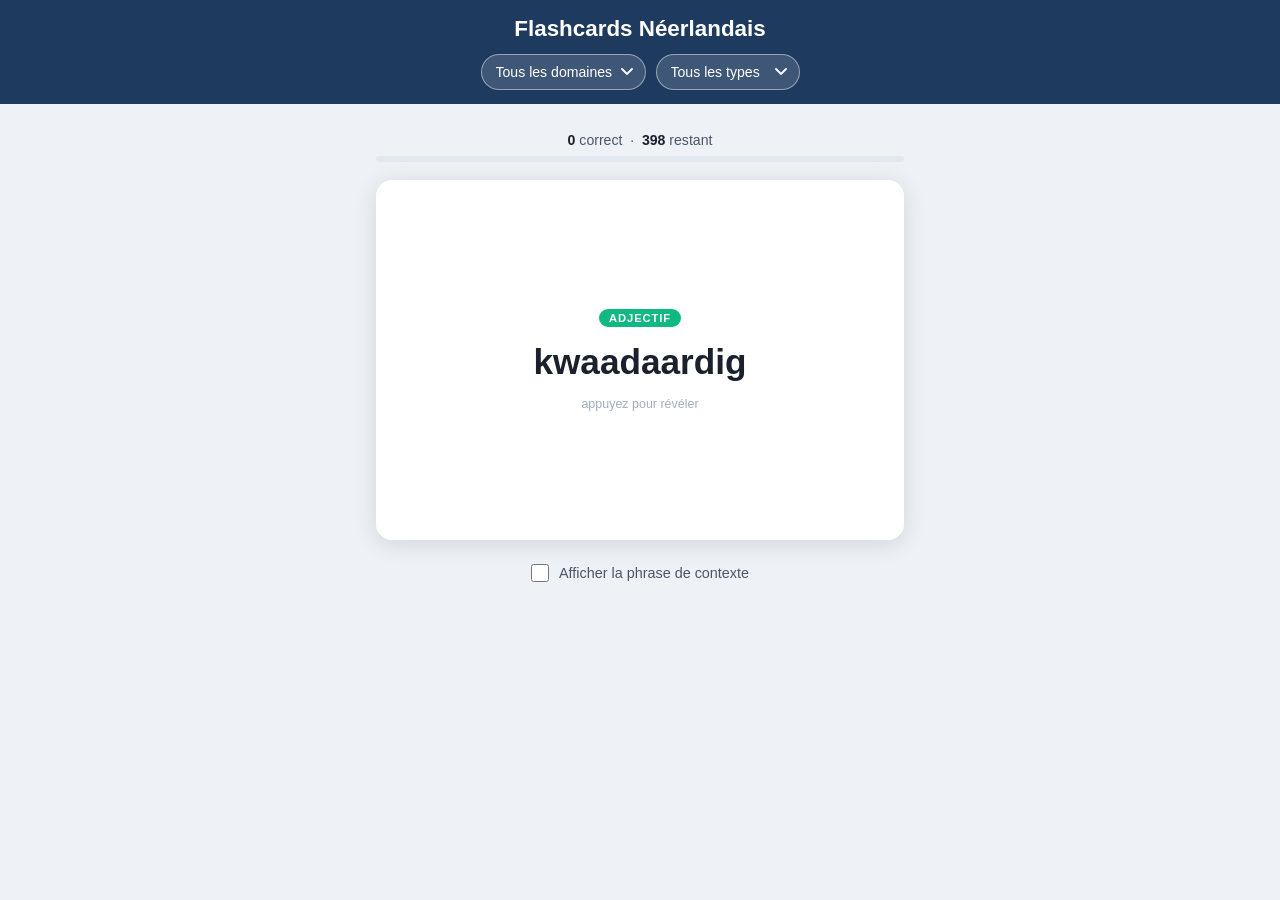
==== index.html @ f086cd02 "Add files via upload" ====
<!DOCTYPE html>
<html lang="fr">
<head>
  <meta charset="UTF-8">
  <meta name="viewport" content="width=device-width, initial-scale=1.0, viewport-fit=cover">
  <title>Flashcards Néerlandais</title>
  <link rel="stylesheet" href="style.css">
</head>
<body>
  <div id="app">
    <header>
      <h1>Flashcards Néerlandais</h1>
      <div class="selectors">
        <select id="deck-select" class="sel"></select>
        <select id="type-select" class="sel">
          <option value="all">Tous les types</option>
          <option value="verbe">Verbes</option>
          <option value="adjectif">Adjectifs</option>
          <option value="adverbe">Adverbes</option>
          <option value="mot">Mots communs</option>
        </select>
      </div>
    </header>

    <main>
      <div class="score-bar">
        <div class="score-text">
          <span id="score-correct">0</span> correct
          &nbsp;·&nbsp;
          <span id="score-remaining">0</span> restant
        </div>
        <div class="progress-track">
          <div id="progress-fill" class="progress-fill" style="width:0%"></div>
        </div>
      </div>

      <div class="card-area">
        <div id="card" class="card">
          <div class="card-inner">
            <div class="card-front">
              <span id="badge-front" class="badge"></span>
              <p id="word-nl" class="word"></p>
              <span id="sep-badge-front" class="sep-badge hidden">séparable</span>
              <p class="hint">appuyez pour révéler</p>
            </div>
            <div class="card-back">
              <span id="badge-back" class="badge"></span>
              <p id="word-nl-back" class="word-nl-small"></p>
              <span id="sep-badge-back" class="sep-badge hidden">séparable</span>
              <div class="separator"></div>
              <p id="word-fr" class="word-fr"></p>
              <div id="context-box" class="context-box hidden">
                <p id="context-nl" class="context-nl"></p>
                <p id="context-fr" class="context-fr"></p>
              </div>
            </div>
          </div>
        </div>

        <div id="completion" class="completion hidden">
          <p class="completion-icon">&#10003;</p>
          <p class="completion-title">Bravo !</p>
          <p class="completion-sub">Tous les mots sont appris.</p>
          <button id="restart-btn" class="restart-btn">Recommencer</button>
        </div>
      </div>

      <div class="controls">
        <label class="checkbox-label">
          <input type="checkbox" id="show-context">
          <span>Afficher la phrase de contexte</span>
        </label>
      </div>

      <div id="answer-btns" class="answer-btns hidden">
        <button id="incorrect-btn" class="btn-answer btn-incorrect">&#10007; Incorrect</button>
        <button id="correct-btn"   class="btn-answer btn-correct"  >&#10003; Correct</button>
      </div>
    </main>
  </div>

  <script src="app.js"></script>
</body>
</html>
---- style.css ----
*, *::before, *::after {
  box-sizing: border-box;
  margin: 0;
  padding: 0;
}

:root {
  --bg: #eef2f7;
  --card-bg: #ffffff;
  --header-bg: #1e3a5f;
  --text-dark: #1a202c;
  --text-mid: #4a5568;
  --text-light: #a0aec0;
  --accent: #2b6cb0;
  --accent-hover: #2c5282;
  --green: #48bb78;
  --green-hover: #38a169;
  --red: #f87171;
  --red-hover: #ef4444;
  --shadow: 0 4px 24px rgba(0, 0, 0, 0.12);
  --radius: 16px;

}

body {
  font-family: -apple-system, BlinkMacSystemFont, 'Segoe UI', Roboto, sans-serif;
  background: var(--bg);
  color: var(--text-dark);
  min-height: 100vh;
  min-height: 100dvh;
  -webkit-text-size-adjust: 100%;
}

/* ── Header ── */

header {
  background: var(--header-bg);
  color: #fff;
  padding: 16px 16px 14px;
  text-align: center;
  position: sticky;
  top: 0;
  z-index: 10;
}

header h1 {
  font-size: clamp(1rem, 4vw, 1.4rem);
  font-weight: 600;
  margin-bottom: 12px;
}

.selectors {
  display: flex;
  gap: 10px;
  justify-content: center;
  flex-wrap: wrap;
}

.sel {
  background: rgba(255, 255, 255, 0.15);
  color: #fff;
  border: 1.5px solid rgba(255, 255, 255, 0.45);
  border-radius: 20px;
  padding: 6px 14px;
  font-size: 0.88rem;
  min-height: 36px;
  cursor: pointer;
  -webkit-tap-highlight-color: transparent;
  -webkit-appearance: none;
  appearance: none;
  background-image: url("data:image/svg+xml,%3Csvg xmlns='http://www.w3.org/2000/svg' width='12' height='8' viewBox='0 0 12 8'%3E%3Cpath d='M1 1l5 5 5-5' stroke='white' stroke-width='1.8' fill='none' stroke-linecap='round'/%3E%3C/svg%3E");
  background-repeat: no-repeat;
  background-position: right 12px center;
  padding-right: 32px;
}

.sel option {
  background: #1e3a5f;
  color: #fff;
}

/* ── Main ── */

main {
  max-width: 560px;
  margin: 28px auto;
  padding: 0 16px;
  padding-bottom: max(20px, env(safe-area-inset-bottom));
  display: flex;
  flex-direction: column;
  align-items: center;
  gap: 18px;
}

/* ── Score bar ── */

.score-bar {
  width: 100%;
}

.score-text {
  font-size: 0.88rem;
  color: var(--text-mid);
  text-align: center;
  margin-bottom: 8px;
}

.score-text span {
  font-weight: 700;
  color: var(--text-dark);
}

.progress-track {
  width: 100%;
  height: 6px;
  background: #e2e8f0;
  border-radius: 3px;
  overflow: hidden;
}

.progress-fill {
  height: 100%;
  background: var(--green);
  border-radius: 3px;
  transition: width 0.4s ease;
}

/* ── Card area ── */

.card-area {
  width: 100%;
  height: 300px;
  height: 40dvh;
  perspective: 1200px;
  position: relative;
}

/* ── Card flip ── */

.card {
  width: 100%;
  height: 100%;
  position: relative;
  transform-style: preserve-3d;
  -webkit-transform-style: preserve-3d;
  transition: transform 0.55s cubic-bezier(0.4, 0.2, 0.2, 1);
  cursor: pointer;
  -webkit-tap-highlight-color: transparent;
  touch-action: manipulation;
}

.card.flipped {
  transform: rotateY(180deg);
}

.card-inner {
  width: 100%;
  height: 100%;
  transform-style: preserve-3d;
  -webkit-transform-style: preserve-3d;
}

.card-front,
.card-back {
  position: absolute;
  inset: 0;
  backface-visibility: hidden;
  -webkit-backface-visibility: hidden;
  border-radius: var(--radius);
  background: var(--card-bg);
  box-shadow: var(--shadow);
  display: flex;
  flex-direction: column;
  align-items: center;
  justify-content: center;
  padding: 24px 28px;
}

.card-back {
  transform: rotateY(180deg);
  justify-content: flex-start;
  padding-top: 20px;
}

/* ── Badge ── */

.badge {
  display: inline-block;
  font-size: 0.7rem;
  font-weight: 700;
  text-transform: uppercase;
  letter-spacing: 0.08em;
  color: #fff;
  padding: 3px 10px;
  border-radius: 12px;
  margin-bottom: 14px;
  flex-shrink: 0;
}

/* ── Card front ── */

.word {
  font-size: clamp(1.5rem, 6vw, 2.2rem);
  font-weight: 700;
  text-align: center;
  line-height: 1.2;
}

.hint {
  font-size: 0.78rem;
  color: var(--text-light);
  margin-top: 14px;
}

.sep-badge {
  font-size: 0.68rem;
  font-weight: 600;
  color: #c05621;
  background: #feebc8;
  border-radius: 10px;
  padding: 2px 9px;
  margin-top: 6px;
  flex-shrink: 0;
}

/* ── Card back ── */

.word-nl-small {
  font-size: clamp(0.9rem, 3vw, 1.05rem);
  color: var(--text-mid);
  text-align: center;
  font-style: italic;
  flex-shrink: 0;
}

.separator {
  width: 50px;
  height: 2px;
  background: #e2e8f0;
  margin: 10px auto;
  flex-shrink: 0;
}

.word-fr {
  font-size: clamp(1.3rem, 5vw, 1.9rem);
  font-weight: 700;
  text-align: center;
  line-height: 1.2;
  flex-shrink: 0;
}

.context-box {
  margin-top: 14px;
  padding-top: 12px;
  border-top: 1px solid #e2e8f0;
  width: 100%;
  text-align: center;
}

.context-nl {
  font-size: 0.88rem;
  color: var(--text-mid);
  font-style: italic;
  line-height: 1.5;
}

.context-fr {
  font-size: 0.8rem;
  color: var(--text-light);
  margin-top: 4px;
  line-height: 1.4;
}

/* ── Completion overlay ── */

.completion {
  position: absolute;
  inset: 0;
  background: var(--card-bg);
  border-radius: var(--radius);
  box-shadow: var(--shadow);
  display: flex;
  flex-direction: column;
  align-items: center;
  justify-content: center;
  text-align: center;
  padding: 24px;
  z-index: 5;
}

.completion-icon {
  font-size: 2.5rem;
  color: var(--green);
  line-height: 1;
  margin-bottom: 8px;
}

.completion-title {
  font-size: 1.6rem;
  font-weight: 700;
  color: var(--text-dark);
  margin-bottom: 6px;
}

.completion-sub {
  font-size: 0.95rem;
  color: var(--text-mid);
  margin-bottom: 24px;
}

.restart-btn {
  background: var(--accent);
  color: #fff;
  border: none;
  border-radius: 10px;
  padding: 12px 32px;
  font-size: 1rem;
  font-weight: 600;
  cursor: pointer;
  min-height: 48px;
  transition: background 0.2s;
  -webkit-tap-highlight-color: transparent;
  touch-action: manipulation;
}

.restart-btn:hover {
  background: var(--accent-hover);
}

/* ── Controls ── */

.controls {
  width: 100%;
  text-align: center;
}

.checkbox-label {
  display: inline-flex;
  align-items: center;
  gap: 10px;
  font-size: 0.9rem;
  color: var(--text-mid);
  cursor: pointer;
  user-select: none;
  padding: 6px 8px;
  -webkit-tap-highlight-color: transparent;
}

.checkbox-label input[type="checkbox"] {
  width: 18px;
  height: 18px;
  cursor: pointer;
  accent-color: var(--accent);
  flex-shrink: 0;
}

/* ── Answer buttons ── */

.answer-btns {
  display: flex;
  gap: 14px;
  width: 100%;
  justify-content: center;
}

.btn-answer {
  flex: 1;
  max-width: 210px;
  min-height: 52px;
  border: none;
  border-radius: 12px;
  font-size: 1rem;
  font-weight: 700;
  cursor: pointer;
  transition: background 0.2s, transform 0.1s;
  -webkit-tap-highlight-color: transparent;
  touch-action: manipulation;
}

.btn-answer:active {
  transform: scale(0.97);
}

.btn-correct {
  background: var(--green);
  color: #fff;
}

.btn-correct:hover {
  background: var(--green-hover);
}

.btn-incorrect {
  background: var(--red);
  color: #fff;
}

.btn-incorrect:hover {
  background: var(--red-hover);
}

.hidden {
  display: none !important;
}

/* ── Landscape mobile ── */

@media (orientation: landscape) and (max-height: 500px) {
  header {
    padding: 8px 16px;
  }

  header h1 {
    font-size: 0.95rem;
    margin-bottom: 6px;
  }

  .sel {
    font-size: 0.8rem;
    padding: 4px 28px 4px 10px;
    min-height: 30px;
  }

  main {
    margin: 10px auto;
    gap: 10px;
  }

  .card-area {
    height: 190px;
    height: 55dvh;
  }

  .word {
    font-size: 1.4rem;
  }

  .word-fr {
    font-size: 1.2rem;
  }

  .badge {
    margin-bottom: 6px;
  }

  .hint {
    margin-top: 6px;
  }

  .card-back {
    padding-top: 12px;
  }

  .separator {
    margin: 6px auto;
  }

  .context-box {
    margin-top: 8px;
    padding-top: 8px;
  }

  .context-nl,
  .context-fr {
    font-size: 0.75rem;
  }

  .btn-answer {
    min-height: 44px;
    font-size: 0.9rem;
  }

  .score-text {
    font-size: 0.8rem;
  }
}
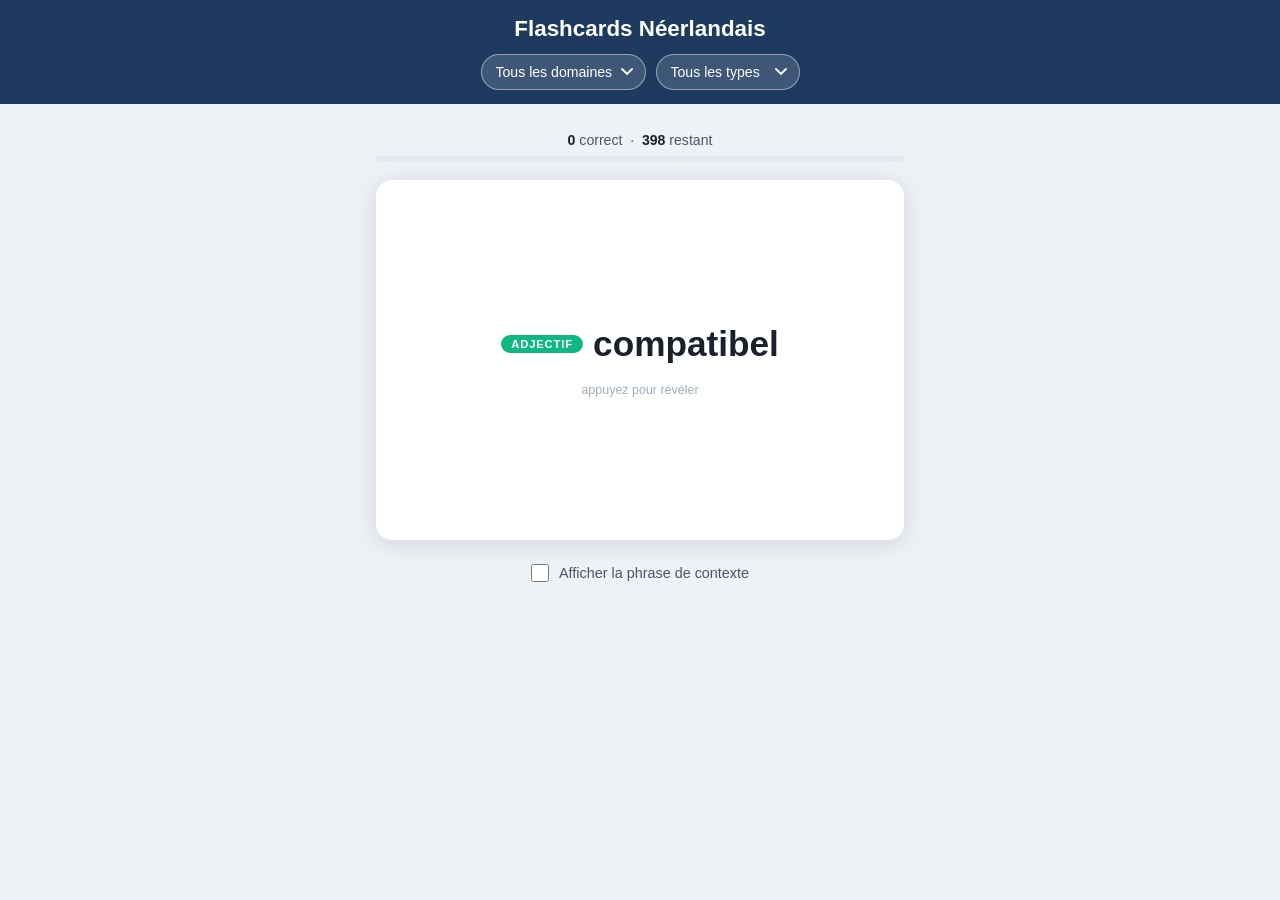
==== commit 59154b8f: "Add files via upload" ====
--- a/index.html
+++ b/index.html
@@ -38,14 +38,18 @@
         <div id="card" class="card">
           <div class="card-inner">
             <div class="card-front">
-              <span id="badge-front" class="badge"></span>
-              <p id="word-nl" class="word"></p>
+              <div class="word-row">
+                <span id="badge-front" class="badge"></span>
+                <p id="word-nl" class="word"></p>
+              </div>
               <span id="sep-badge-front" class="sep-badge hidden">séparable</span>
               <p class="hint">appuyez pour révéler</p>
             </div>
             <div class="card-back">
-              <span id="badge-back" class="badge"></span>
-              <p id="word-nl-back" class="word-nl-small"></p>
+              <div class="word-row">
+                <span id="badge-back" class="badge"></span>
+                <p id="word-nl-back" class="word-nl-small"></p>
+              </div>
               <span id="sep-badge-back" class="sep-badge hidden">séparable</span>
               <div class="separator"></div>
               <p id="word-fr" class="word-fr"></p>
--- a/style.css
+++ b/style.css
@@ -193,8 +193,16 @@
   color: #fff;
   padding: 3px 10px;
   border-radius: 12px;
-  margin-bottom: 14px;
-  flex-shrink: 0;
+  flex-shrink: 0;
+}
+
+.word-row {
+  display: flex;
+  align-items: center;
+  justify-content: center;
+  gap: 10px;
+  flex-wrap: wrap;
+  margin-bottom: 4px;
 }
 
 /* ── Card front ── */
@@ -259,14 +267,14 @@
 
 .context-nl {
   font-size: 0.88rem;
-  color: var(--text-mid);
+  color: var(--text-dark);
   font-style: italic;
   line-height: 1.5;
 }
 
 .context-fr {
   font-size: 0.8rem;
-  color: var(--text-light);
+  color: var(--text-mid);
   margin-top: 4px;
   line-height: 1.4;
 }
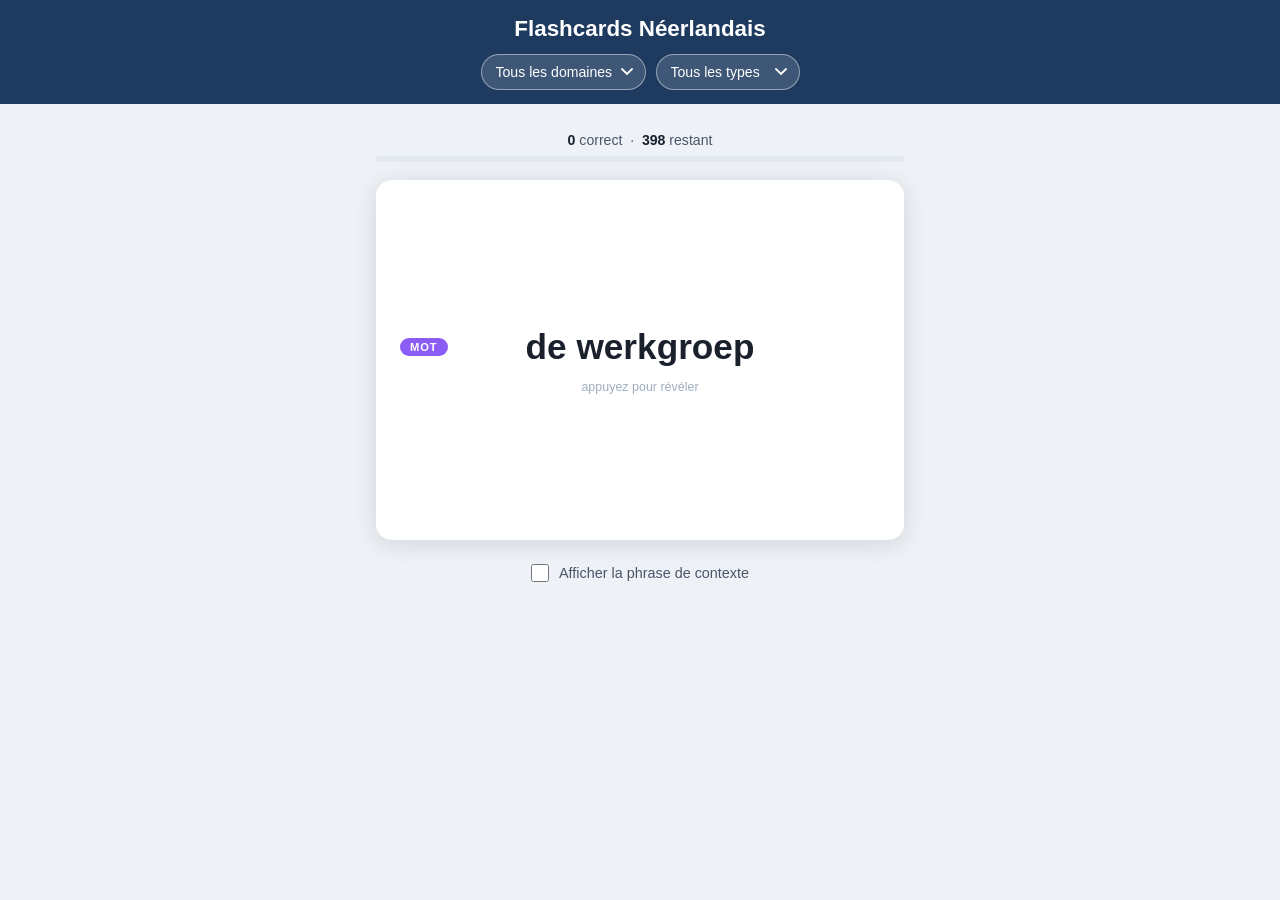
==== commit d0b60b62: "Add files via upload" ====
--- a/index.html
+++ b/index.html
@@ -38,20 +38,19 @@
         <div id="card" class="card">
           <div class="card-inner">
             <div class="card-front">
-              <div class="word-row">
+              <div class="card-header">
                 <span id="badge-front" class="badge"></span>
                 <p id="word-nl" class="word"></p>
+                <span id="sep-badge-front" class="sep-badge hidden">séparable</span>
               </div>
-              <span id="sep-badge-front" class="sep-badge hidden">séparable</span>
               <p class="hint">appuyez pour révéler</p>
             </div>
             <div class="card-back">
-              <div class="word-row">
+              <div class="card-header">
                 <span id="badge-back" class="badge"></span>
-                <p id="word-nl-back" class="word-nl-small"></p>
+                <p id="word-nl-back" class="word-nl-back"></p>
+                <span id="sep-badge-back" class="sep-badge hidden">séparable</span>
               </div>
-              <span id="sep-badge-back" class="sep-badge hidden">séparable</span>
-              <div class="separator"></div>
               <p id="word-fr" class="word-fr"></p>
               <div id="context-box" class="context-box hidden">
                 <p id="context-nl" class="context-nl"></p>
--- a/style.css
+++ b/style.css
@@ -173,13 +173,12 @@
   flex-direction: column;
   align-items: center;
   justify-content: center;
-  padding: 24px 28px;
+  gap: 12px;
+  padding: 20px 24px;
 }
 
 .card-back {
   transform: rotateY(180deg);
-  justify-content: flex-start;
-  padding-top: 20px;
 }
 
 /* ── Badge ── */
@@ -196,13 +195,27 @@
   flex-shrink: 0;
 }
 
-.word-row {
-  display: flex;
+/* ligne 1 : badge gauche | mot centre | séparable droite */
+.card-header {
+  display: grid;
+  grid-template-columns: 1fr auto 1fr;
   align-items: center;
-  justify-content: center;
-  gap: 10px;
-  flex-wrap: wrap;
-  margin-bottom: 4px;
+  width: 100%;
+  gap: 6px;
+}
+
+.card-header .badge {
+  justify-self: start;
+}
+
+.card-header .word,
+.card-header .word-nl-back {
+  justify-self: center;
+  text-align: center;
+}
+
+.card-header .sep-badge {
+  justify-self: end;
 }
 
 /* ── Card front ── */
@@ -217,56 +230,44 @@
 .hint {
   font-size: 0.78rem;
   color: var(--text-light);
-  margin-top: 14px;
 }
 
 .sep-badge {
-  font-size: 0.68rem;
+  font-size: 0.65rem;
   font-weight: 600;
   color: #c05621;
   background: #feebc8;
   border-radius: 10px;
-  padding: 2px 9px;
-  margin-top: 6px;
-  flex-shrink: 0;
+  padding: 2px 8px;
+  white-space: nowrap;
 }
 
 /* ── Card back ── */
 
-.word-nl-small {
-  font-size: clamp(0.9rem, 3vw, 1.05rem);
-  color: var(--text-mid);
-  text-align: center;
-  font-style: italic;
-  flex-shrink: 0;
-}
-
-.separator {
-  width: 50px;
-  height: 2px;
-  background: #e2e8f0;
-  margin: 10px auto;
-  flex-shrink: 0;
+.word-nl-back {
+  font-size: clamp(0.9rem, 3vw, 1.1rem);
+  font-weight: 600;
+  color: var(--text-dark);
+  text-align: center;
 }
 
 .word-fr {
-  font-size: clamp(1.3rem, 5vw, 1.9rem);
-  font-weight: 700;
+  font-size: clamp(1.2rem, 5vw, 1.75rem);
+  font-weight: 700;
+  color: var(--text-dark);
   text-align: center;
   line-height: 1.2;
-  flex-shrink: 0;
 }
 
 .context-box {
-  margin-top: 14px;
-  padding-top: 12px;
+  padding-top: 10px;
   border-top: 1px solid #e2e8f0;
   width: 100%;
   text-align: center;
 }
 
 .context-nl {
-  font-size: 0.88rem;
+  font-size: 0.85rem;
   color: var(--text-dark);
   font-style: italic;
   line-height: 1.5;
@@ -274,7 +275,7 @@
 
 .context-fr {
   font-size: 0.8rem;
-  color: var(--text-mid);
+  color: var(--text-dark);
   margin-top: 4px;
   line-height: 1.4;
 }
@@ -443,34 +444,27 @@
     font-size: 1.4rem;
   }
 
+  .word-nl-back {
+    font-size: 0.9rem;
+  }
+
   .word-fr {
-    font-size: 1.2rem;
-  }
-
-  .badge {
-    margin-bottom: 6px;
-  }
-
-  .hint {
-    margin-top: 6px;
-  }
-
+    font-size: 1.15rem;
+  }
+
+  .card-front,
   .card-back {
-    padding-top: 12px;
-  }
-
-  .separator {
-    margin: 6px auto;
+    gap: 8px;
+    padding: 14px 18px;
   }
 
   .context-box {
-    margin-top: 8px;
-    padding-top: 8px;
+    padding-top: 6px;
   }
 
   .context-nl,
   .context-fr {
-    font-size: 0.75rem;
+    font-size: 0.72rem;
   }
 
   .btn-answer {
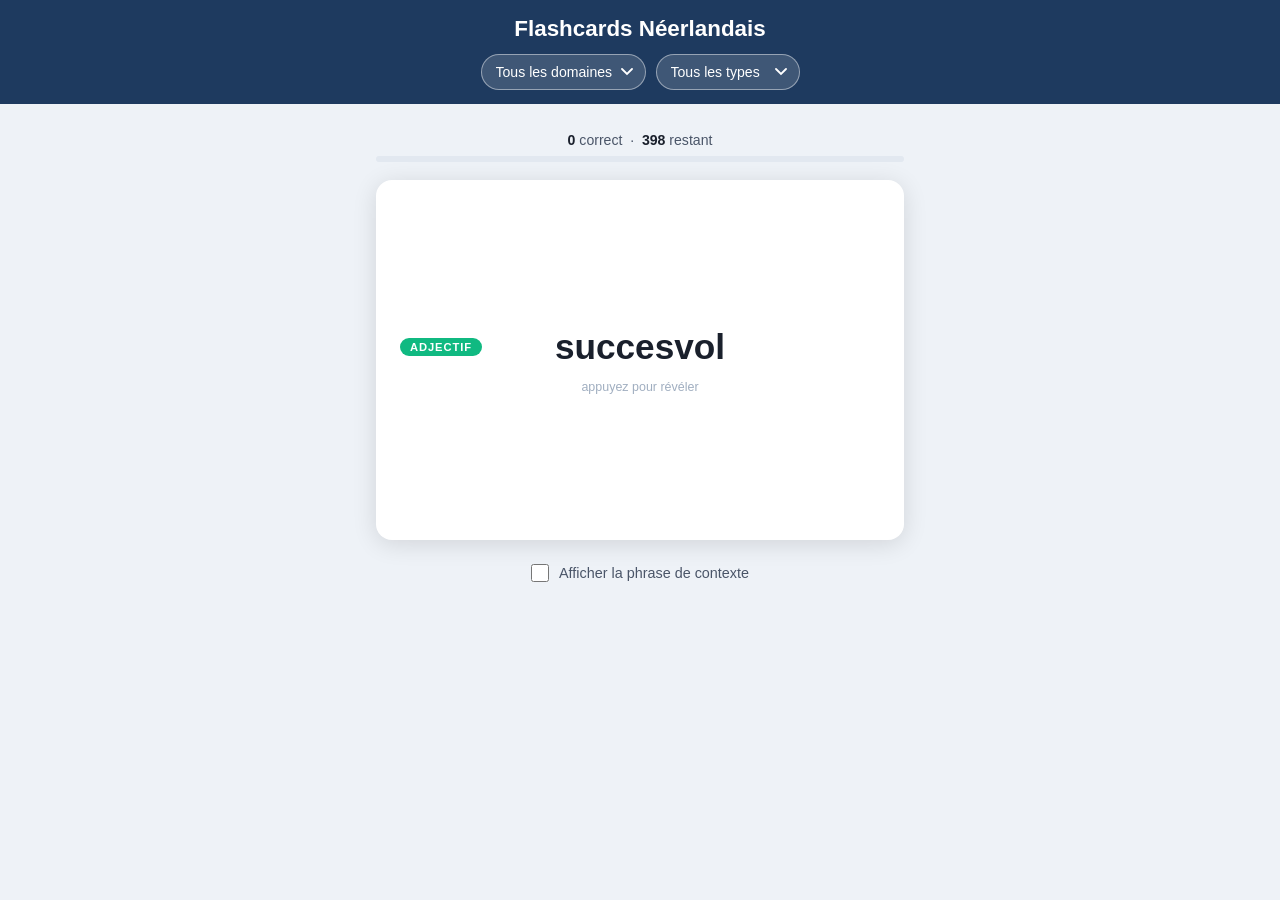
==== commit 51f0e35b: "Add files via upload" ====
--- a/index.html
+++ b/index.html
@@ -68,6 +68,10 @@
         </div>
       </div>
 
+      <div id="skip-area" class="skip-area hidden">
+        <button id="skip-btn" class="btn-skip">Passer &#8594;</button>
+      </div>
+
       <div class="controls">
         <label class="checkbox-label">
           <input type="checkbox" id="show-context">
--- a/style.css
+++ b/style.css
@@ -363,6 +363,35 @@
   flex-shrink: 0;
 }
 
+/* ── Skip button ── */
+
+.skip-area {
+  width: 100%;
+  display: flex;
+  justify-content: center;
+}
+
+.btn-skip {
+  width: 100%;
+  max-width: 420px;
+  min-height: 48px;
+  border: 2px solid #cbd5e0;
+  border-radius: 12px;
+  background: transparent;
+  color: var(--text-mid);
+  font-size: 0.95rem;
+  font-weight: 600;
+  cursor: pointer;
+  transition: border-color 0.2s, color 0.2s;
+  -webkit-tap-highlight-color: transparent;
+  touch-action: manipulation;
+}
+
+.btn-skip:hover {
+  border-color: var(--green);
+  color: var(--green);
+}
+
 /* ── Answer buttons ── */
 
 .answer-btns {
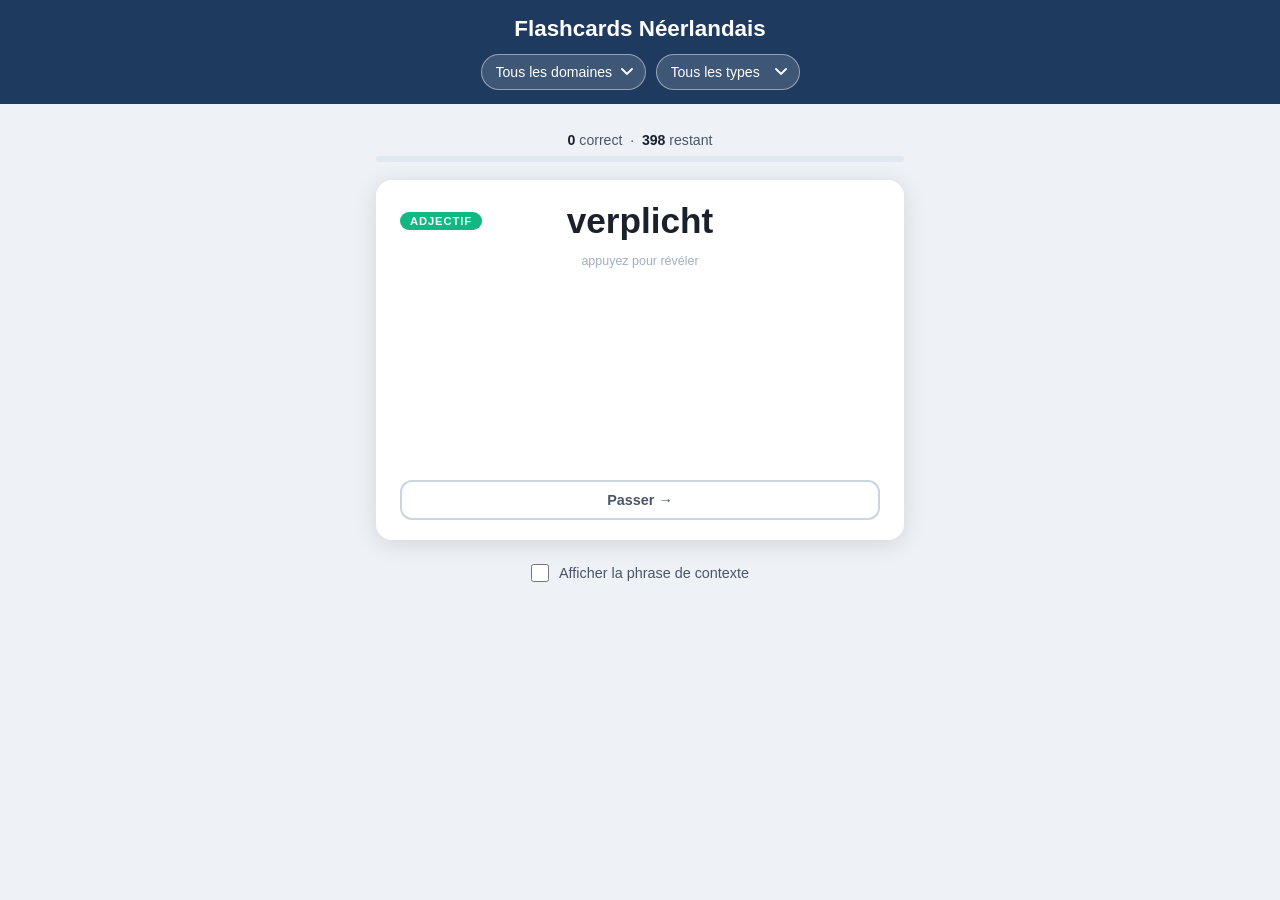
==== commit 2bafb834: "Add files via upload" ====
--- a/index.html
+++ b/index.html
@@ -44,6 +44,7 @@
                 <span id="sep-badge-front" class="sep-badge hidden">séparable</span>
               </div>
               <p class="hint">appuyez pour révéler</p>
+              <button id="skip-btn" class="btn-skip">Passer &#8594;</button>
             </div>
             <div class="card-back">
               <div class="card-header">
@@ -68,10 +69,6 @@
         </div>
       </div>
 
-      <div id="skip-area" class="skip-area hidden">
-        <button id="skip-btn" class="btn-skip">Passer &#8594;</button>
-      </div>
-
       <div class="controls">
         <label class="checkbox-label">
           <input type="checkbox" id="show-context">
--- a/style.css
+++ b/style.css
@@ -365,21 +365,15 @@
 
 /* ── Skip button ── */
 
-.skip-area {
-  width: 100%;
-  display: flex;
-  justify-content: center;
-}
-
 .btn-skip {
   width: 100%;
-  max-width: 420px;
-  min-height: 48px;
+  min-height: 40px;
+  margin-top: auto;
   border: 2px solid #cbd5e0;
   border-radius: 12px;
   background: transparent;
   color: var(--text-mid);
-  font-size: 0.95rem;
+  font-size: 0.9rem;
   font-weight: 600;
   cursor: pointer;
   transition: border-color 0.2s, color 0.2s;
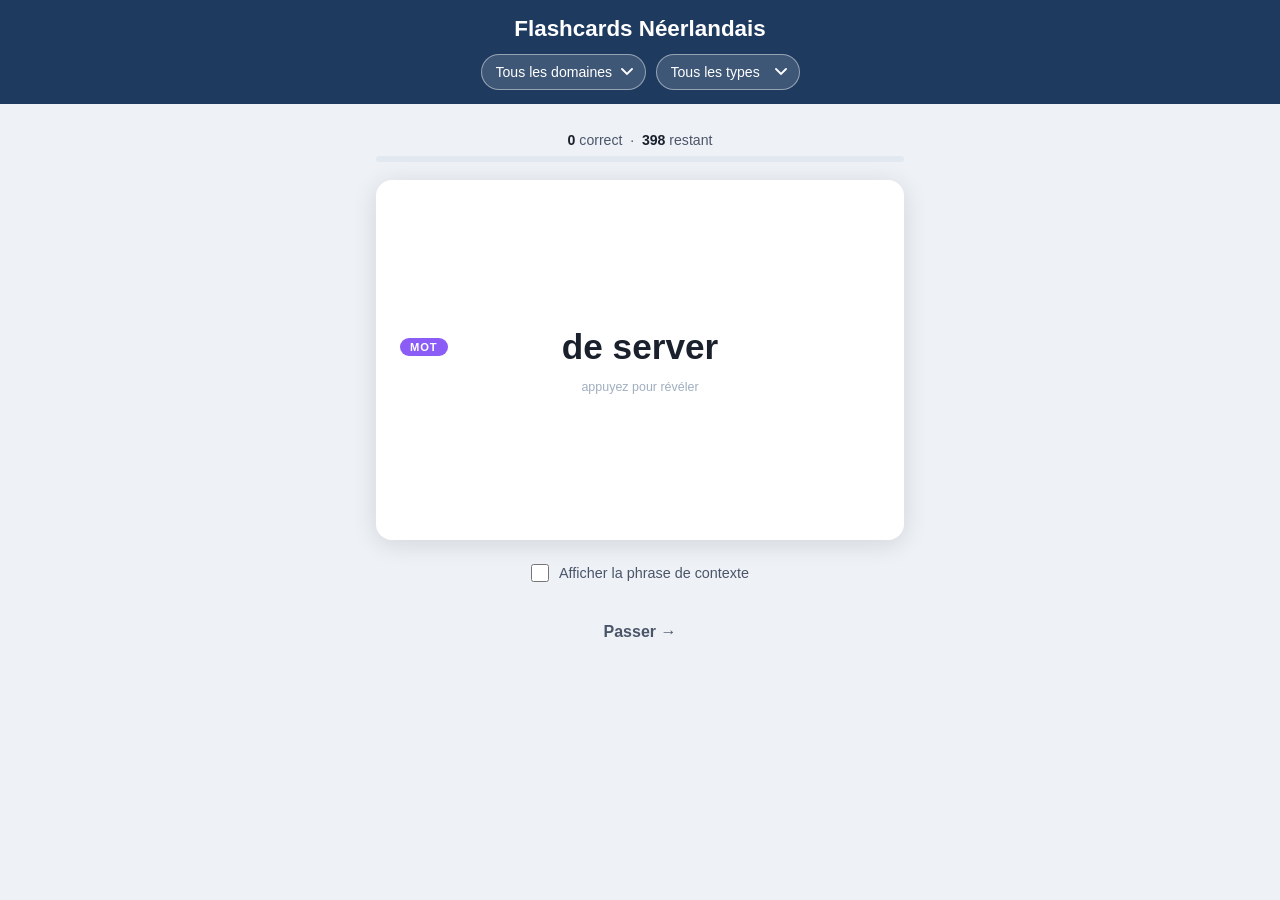
==== commit bcb27dad: "Add files via upload" ====
--- a/index.html
+++ b/index.html
@@ -44,7 +44,6 @@
                 <span id="sep-badge-front" class="sep-badge hidden">séparable</span>
               </div>
               <p class="hint">appuyez pour révéler</p>
-              <button id="skip-btn" class="btn-skip">Passer &#8594;</button>
             </div>
             <div class="card-back">
               <div class="card-header">
@@ -76,6 +75,10 @@
         </label>
       </div>
 
+      <div id="skip-area" class="answer-btns hidden">
+        <button id="skip-btn" class="btn-answer btn-skip">Passer &#8594;</button>
+      </div>
+
       <div id="answer-btns" class="answer-btns hidden">
         <button id="incorrect-btn" class="btn-answer btn-incorrect">&#10007; Incorrect</button>
         <button id="correct-btn"   class="btn-answer btn-correct"  >&#10003; Correct</button>
--- a/style.css
+++ b/style.css
@@ -366,19 +366,9 @@
 /* ── Skip button ── */
 
 .btn-skip {
-  width: 100%;
-  min-height: 40px;
-  margin-top: auto;
   border: 2px solid #cbd5e0;
-  border-radius: 12px;
   background: transparent;
   color: var(--text-mid);
-  font-size: 0.9rem;
-  font-weight: 600;
-  cursor: pointer;
-  transition: border-color 0.2s, color 0.2s;
-  -webkit-tap-highlight-color: transparent;
-  touch-action: manipulation;
 }
 
 .btn-skip:hover {
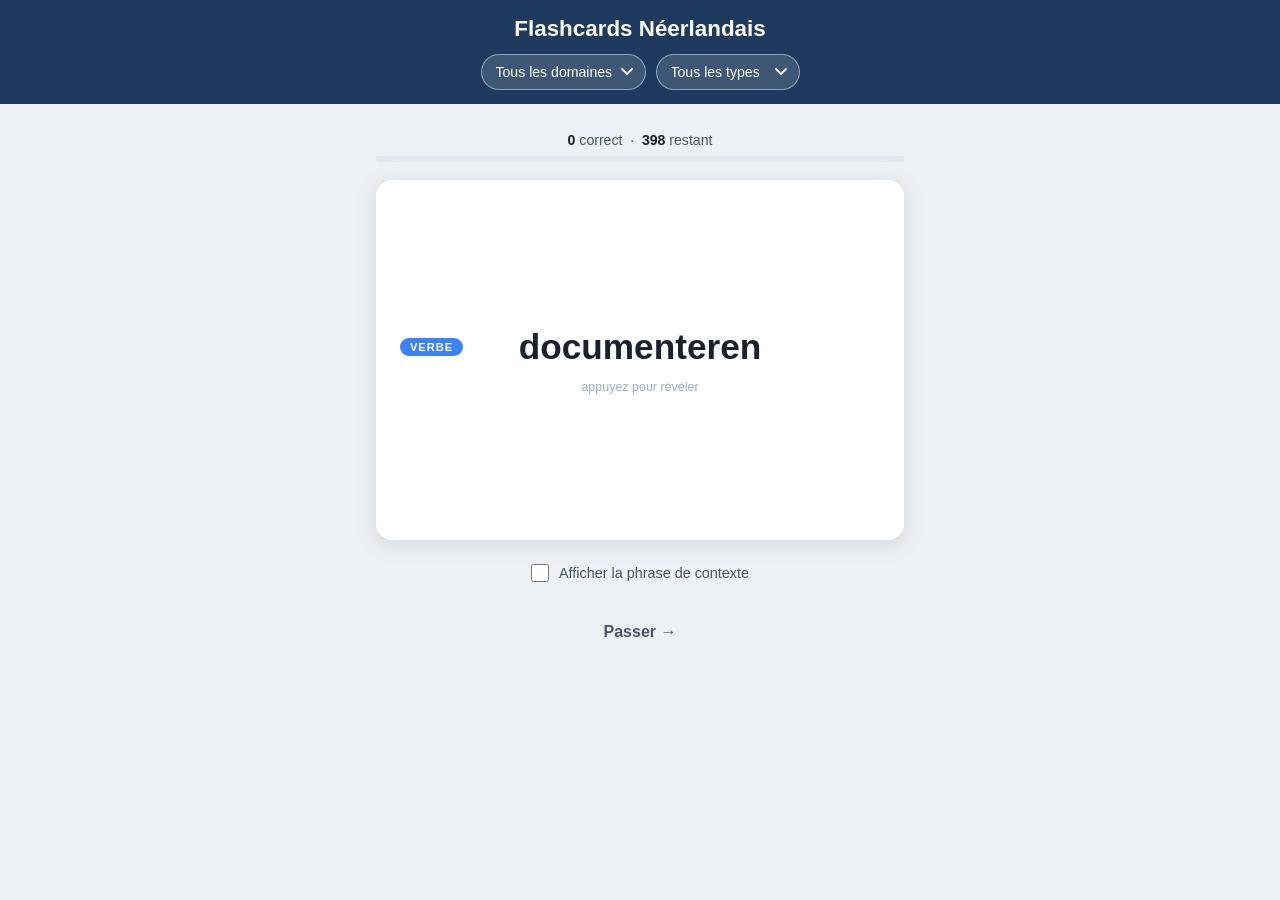
==== commit 880b4f7c: "Add files via upload" ====
--- a/index.html
+++ b/index.html
@@ -75,13 +75,10 @@
         </label>
       </div>
 
-      <div id="skip-area" class="answer-btns hidden">
-        <button id="skip-btn" class="btn-answer btn-skip">Passer &#8594;</button>
-      </div>
-
       <div id="answer-btns" class="answer-btns hidden">
-        <button id="incorrect-btn" class="btn-answer btn-incorrect">&#10007; Incorrect</button>
-        <button id="correct-btn"   class="btn-answer btn-correct"  >&#10003; Correct</button>
+        <button id="skip-btn"      class="btn-answer btn-skip"     >Passer &#8594;</button>
+        <button id="incorrect-btn" class="btn-answer btn-incorrect hidden">&#10007; Incorrect</button>
+        <button id="correct-btn"   class="btn-answer btn-correct   hidden">&#10003; Correct</button>
       </div>
     </main>
   </div>
